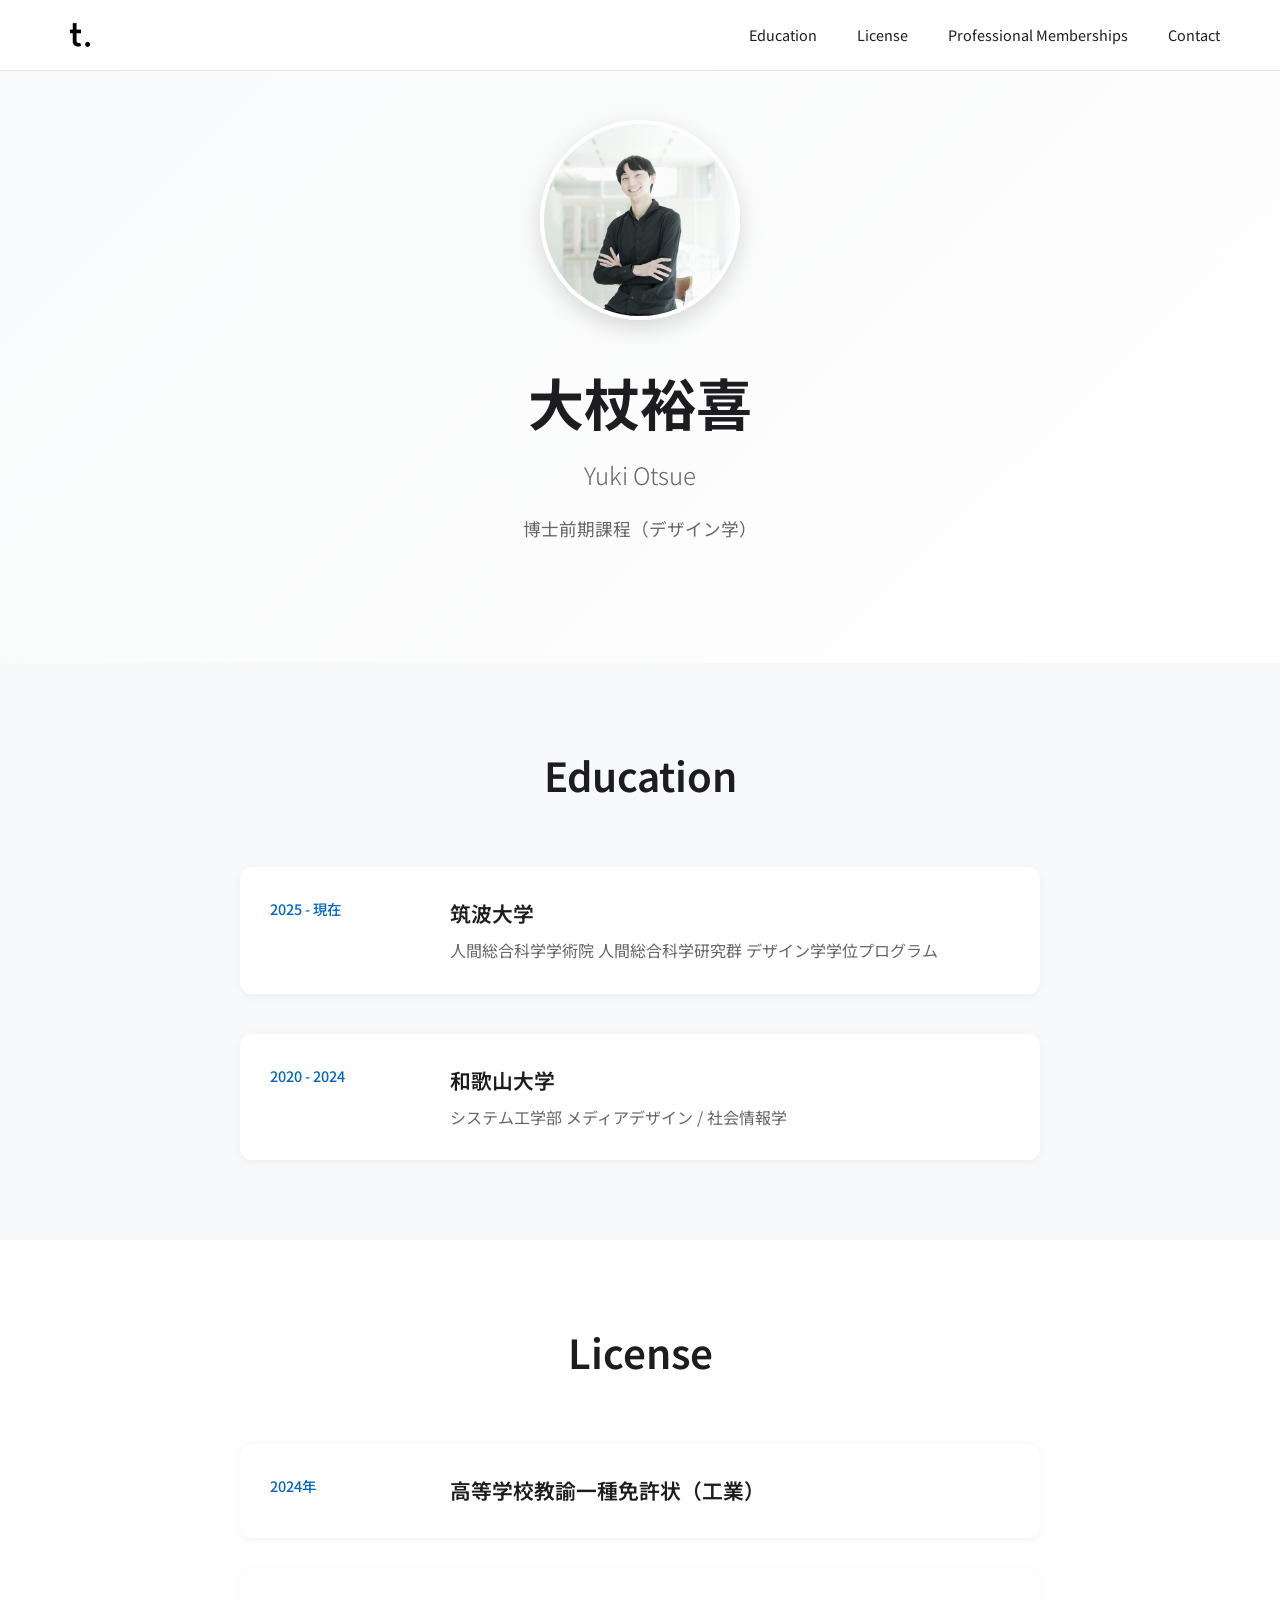
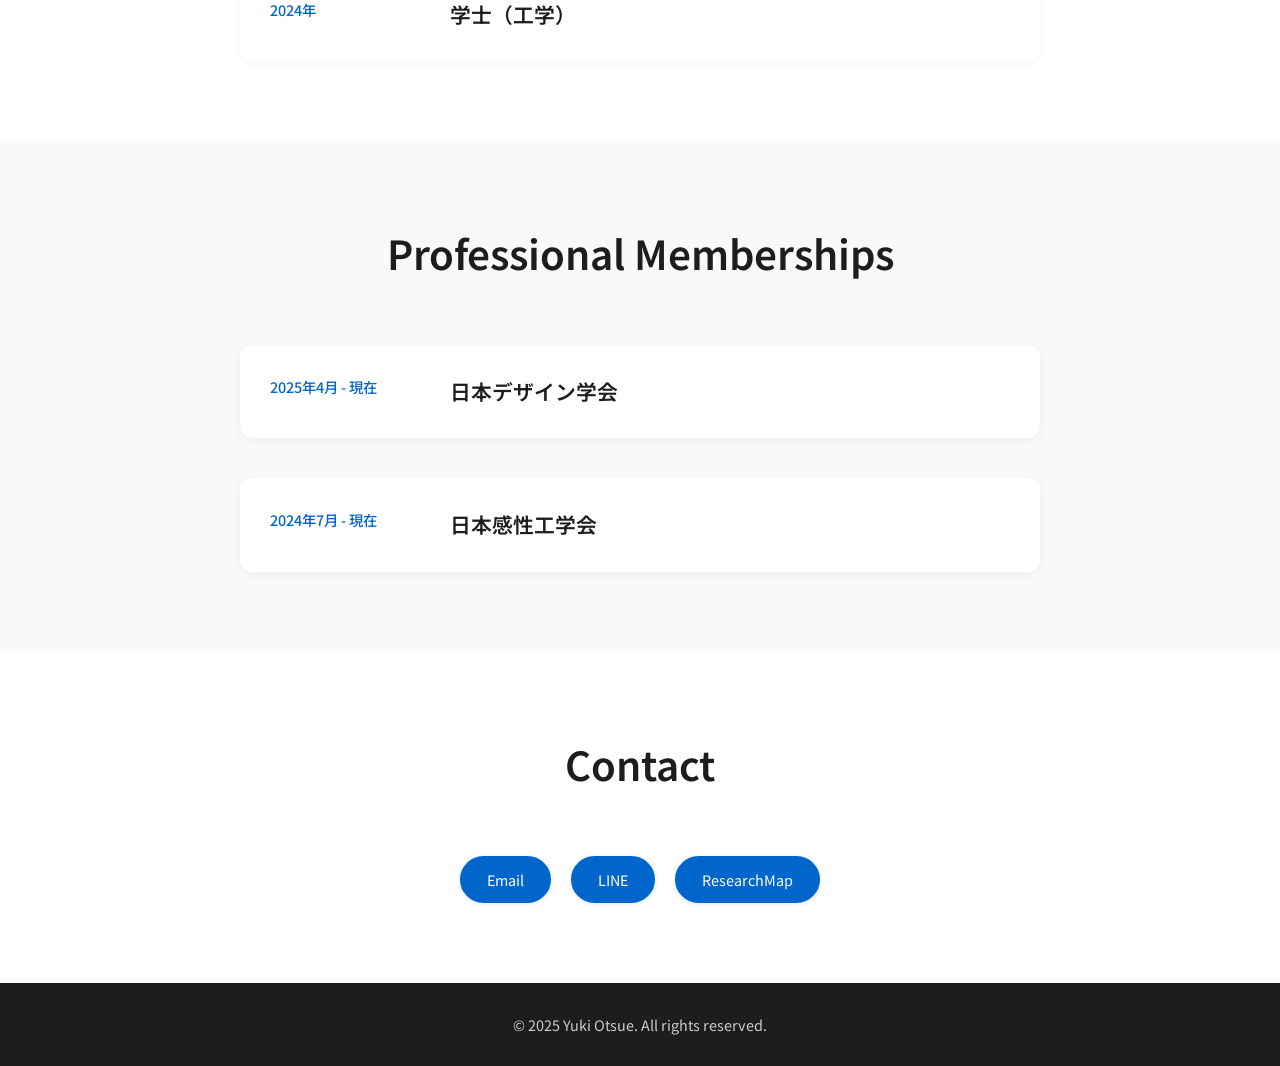
==== index.html @ e43db7fb "Update index.html" ====
<!DOCTYPE html>
<html lang="ja">
<head>
    <meta charset="UTF-8">
    <meta name="viewport" content="width=device-width, initial-scale=1.0">
    <title>大杖裕喜 | Yuki Otsue</title>
    <link rel="preconnect" href="https://fonts.googleapis.com">
    <link rel="preconnect" href="https://fonts.gstatic.com" crossorigin>
    <link href="https://fonts.googleapis.com/css2?family=Noto+Sans+JP:wght@300;400;500;700&display=swap" rel="stylesheet">
    <link rel="stylesheet" href="css/style.css">
</head>
<body>
    <header class="header">
        <nav class="nav">
            <div class="nav-container">
                <div class="logo">
                    <img src="images/tsueten_logo.png" alt="大杖裕喜">
                </div>
                <ul class="nav-menu">
                    <li><a href="#education">Education</a></li>
                    <li><a href="#license">License</a></li>
                    <li><a href="#memberships">Professional Memberships</a></li>
                    <li><a href="#contact">Contact</a></li>
                </ul>
                <div class="hamburger">
                    <span></span>
                    <span></span>
                    <span></span>
                </div>
            </div>
        </nav>
    </header>

    <main>
        <section class="hero">
            <div class="hero-content">
                <div class="hero-image">
                    <img src="images/portfolio.jpg" alt="大杖裕喜" id="heroImage">
                </div>
                <h2 class="hero-title">大杖裕喜</h2>
                <p class="hero-subtitle">Yuki Otsue</p>
                <p class="hero-description">博士前期課程（デザイン学）</p>
            </div>
        </section>

        <section id="education" class="section education">
            <div class="container">
                <h2 class="section-title">Education</h2>
                <div class="education-grid">
                    <div class="education-item">
                        <div class="education-year">2025 - 現在</div>
                        <div class="education-content">
                            <h3>筑波大学</h3>
                            <p>人間総合科学学術院 人間総合科学研究群 デザイン学学位プログラム</p>
                        </div>
                    </div>
                    <div class="education-item">
                        <div class="education-year">2020 - 2024</div>
                        <div class="education-content">
                            <h3>和歌山大学</h3>
                            <p>システム工学部 メディアデザイン / 社会情報学</p>
                        </div>
                    </div>
                </div>
            </div>
        </section>

        <section id="license" class="section license">
            <div class="container">
                <h2 class="section-title">License</h2>
                <div class="license-grid">
                    <div class="license-item">
                        <div class="license-year">2024年</div>
                        <div class="license-content">
                            <h3>高等学校教諭一種免許状（工業）</h3>
                        </div>
                    </div>
                    <div class="license-item">
                        <div class="license-year">2024年</div>
                        <div class="license-content">
                            <h3>学士（工学）</h3>
                        </div>
                    </div>
                </div>
            </div>
        </section>

        <section id="memberships" class="section memberships">
            <div class="container">
                <h2 class="section-title">Professional Memberships</h2>
                <div class="affiliations-grid">
                    <div class="affiliation-item">
                        <div class="affiliation-year">2025年4月 - 現在</div>
                        <div class="affiliation-content">
                            <h3>日本デザイン学会</h3>
                        </div>
                    </div>
                    <div class="affiliation-item">
                        <div class="affiliation-year">2024年7月 - 現在</div>
                        <div class="affiliation-content">
                            <h3>日本感性工学会</h3>
                        </div>
                    </div>
                </div>
            </div>
        </section>

        <section id="contact" class="section contact">
            <div class="container">
                <h2 class="section-title">Contact</h2>
                <div class="contact-content">
                    <div class="contact-buttons">
                        <a href="mailto:work@yukiotsue.com" class="btn-contact">
                            <span>Email</span>
                        </a>
                        <a href="https://line.me/ti/p/tyazlRYvJF" class="btn-contact" target="_blank">
                            <span>LINE</span>
                        </a>
                        <a href="https://researchmap.jp/yukiotsue?lang=ja" class="btn-contact" target="_blank">
                            <span>ResearchMap</span>
                        </a>
                    </div>
                </div>
            </div>
        </section>
    </main>


    <footer class="footer">
        <div class="container">
            <p>&copy; 2025 Yuki Otsue. All rights reserved.</p>
        </div>
    </footer>

    <script src="js/script.js"></script>
</body>
</html>
---- css/style.css ----
/* Reset and base styles */
* {
    margin: 0;
    padding: 0;
    box-sizing: border-box;
}

html {
    scroll-behavior: smooth;
}

body {
    font-family: 'Noto Sans JP', sans-serif;
    line-height: 1.6;
    color: #1d1d1f;
    background-color: #ffffff;
}

/* Disable image protection bypass attempts */
body * {
    -webkit-touch-callout: none;
    -webkit-user-select: none;
    -khtml-user-select: none;
    -moz-user-select: none;
    -ms-user-select: none;
    user-select: none;
}

/* Re-enable text selection for content areas */
p, h1, h2, h3, h4, h5, h6, span, a {
    -webkit-user-select: text;
    -moz-user-select: text;
    -ms-user-select: text;
    user-select: text;
}

.container {
    max-width: 1200px;
    margin: 0 auto;
    padding: 0 20px;
}

/* Header */
.header {
    position: fixed;
    top: 0;
    left: 0;
    right: 0;
    background: rgba(255, 255, 255, 0.95);
    backdrop-filter: blur(20px);
    border-bottom: 1px solid rgba(0, 0, 0, 0.1);
    z-index: 1000;
}

.nav-container {
    display: flex;
    justify-content: space-between;
    align-items: center;
    padding: 15px 20px;
    max-width: 1200px;
    margin: 0 auto;
}

.logo {
    display: flex;
    align-items: center;
}

.logo img {
    height: 40px;
    width: auto;
}

.nav-menu {
    display: flex;
    list-style: none;
    gap: 40px;
}

.nav-menu a {
    text-decoration: none;
    color: #1d1d1f;
    font-weight: 400;
    font-size: 0.9rem;
    transition: color 0.3s ease;
}

.nav-menu a:hover {
    color: #0066cc;
}

.hamburger {
    display: none;
    flex-direction: column;
    cursor: pointer;
    gap: 4px;
}

.hamburger span {
    width: 25px;
    height: 3px;
    background-color: #1d1d1f;
    border-radius: 2px;
    transition: all 0.3s ease;
}

/* Hero Section */
.hero {
    padding: 120px 0 80px;
    text-align: center;
    background: linear-gradient(135deg, #f8f9fa 0%, #ffffff 100%);
}

.hero-content {
    max-width: 800px;
    margin: 0 auto;
    padding: 0 20px;
}

.hero-image {
    margin-bottom: 30px;
}

.hero-image img {
    width: 200px;
    height: 200px;
    border-radius: 50%;
    object-fit: cover;
    border: 4px solid #ffffff;
    box-shadow: 0 8px 25px rgba(0, 0, 0, 0.15);
    user-select: none;
    -webkit-user-select: none;
    -moz-user-select: none;
    -ms-user-select: none;
    pointer-events: none;
    -webkit-user-drag: none;
    -khtml-user-drag: none;
    -moz-user-drag: none;
    -o-user-drag: none;
    user-drag: none;
    transition: transform 0.3s ease;
}

.hero-image img:hover {
    transform: scale(1.05);
}

.hero-title {
    font-size: 3.5rem;
    font-weight: 700;
    margin-bottom: 10px;
    color: #1d1d1f;
}

.hero-subtitle {
    font-size: 1.5rem;
    font-weight: 300;
    color: #666;
    margin-bottom: 20px;
}

.hero-description {
    font-size: 1.1rem;
    color: #666;
    margin-bottom: 40px;
    font-weight: 400;
}

.btn-primary {
    display: inline-block;
    padding: 12px 30px;
    background-color: #0066cc;
    color: white;
    text-decoration: none;
    border-radius: 30px;
    font-weight: 500;
    transition: all 0.3s ease;
    border: 2px solid #0066cc;
}

.btn-primary:hover {
    background-color: #004d99;
    border-color: #004d99;
    transform: translateY(-1px);
}

/* Sections */
.section {
    padding: 80px 0;
}

.section:nth-child(even) {
    background-color: #f8f9fa;
}

.section-title {
    font-size: 2.5rem;
    font-weight: 600;
    text-align: center;
    margin-bottom: 60px;
    color: #1d1d1f;
}

/* Education & Experience Sections */
.education-grid,
.experience-grid {
    display: grid;
    gap: 40px;
    max-width: 800px;
    margin: 0 auto;
}

.education-item,
.experience-item {
    display: grid;
    grid-template-columns: 150px 1fr;
    gap: 30px;
    padding: 30px;
    background: white;
    border-radius: 12px;
    box-shadow: 0 2px 10px rgba(0, 0, 0, 0.05);
    transition: transform 0.3s ease, box-shadow 0.3s ease;
}

.education-item:hover,
.experience-item:hover {
    transform: translateY(-2px);
    box-shadow: 0 8px 25px rgba(0, 0, 0, 0.1);
}

.education-year,
.experience-year {
    font-weight: 500;
    color: #0066cc;
    font-size: 0.9rem;
}

.education-content h3,
.experience-content h3 {
    font-size: 1.3rem;
    font-weight: 600;
    margin-bottom: 8px;
    color: #1d1d1f;
}

.education-content p,
.experience-content p {
    color: #666;
}

/* Affiliations Section */
.affiliations-grid {
    display: grid;
    gap: 40px;
    max-width: 800px;
    margin: 0 auto;
}

.affiliation-item {
    display: grid;
    grid-template-columns: 150px 1fr;
    gap: 30px;
    padding: 30px;
    background: white;
    border-radius: 12px;
    box-shadow: 0 2px 10px rgba(0, 0, 0, 0.05);
    transition: transform 0.3s ease, box-shadow 0.3s ease;
}

.affiliation-item:hover {
    transform: translateY(-2px);
    box-shadow: 0 8px 25px rgba(0, 0, 0, 0.1);
}

.affiliation-year {
    font-weight: 500;
    color: #0066cc;
    font-size: 0.9rem;
}

.affiliation-content h3 {
    font-size: 1.3rem;
    font-weight: 600;
    color: #1d1d1f;
}

/* License Section */
.license-grid {
    display: grid;
    gap: 30px;
    max-width: 800px;
    margin: 0 auto;
}

.license-item {
    display: grid;
    grid-template-columns: 150px 1fr;
    gap: 30px;
    padding: 30px;
    background: white;
    border-radius: 12px;
    box-shadow: 0 2px 10px rgba(0, 0, 0, 0.05);
    transition: transform 0.3s ease, box-shadow 0.3s ease;
}

.license-item:hover {
    transform: translateY(-2px);
    box-shadow: 0 8px 25px rgba(0, 0, 0, 0.1);
}

.license-year {
    font-weight: 500;
    color: #0066cc;
    font-size: 0.9rem;
}

.license-content h3 {
    font-size: 1.3rem;
    font-weight: 600;
    color: #1d1d1f;
}

/* Contact Section */
.contact-content {
    max-width: 600px;
    margin: 0 auto;
    text-align: center;
}

.contact-content p {
    font-size: 1.1rem;
    margin-bottom: 40px;
    color: #333;
}

.contact-buttons {
    display: flex;
    gap: 20px;
    justify-content: center;
}

.btn-contact {
    display: inline-block;
    padding: 10px 25px;
    background-color: #0066cc;
    color: white;
    text-decoration: none;
    border-radius: 50px;
    font-weight: 400;
    font-size: 0.9rem;
    transition: all 0.3s ease;
    border: 2px solid #0066cc;
    box-shadow: 0 1px 5px rgba(0, 102, 204, 0.15);
}

.btn-contact:hover {
    background-color: #004d99;
    border-color: #004d99;
    transform: translateY(-1px);
    box-shadow: 0 4px 15px rgba(0, 102, 204, 0.25);
}

.btn-contact span {
    font-size: 0.9rem;
}

/* Footer */
.footer {
    background-color: #1d1d1f;
    color: white;
    padding: 30px 0;
    text-align: center;
}

.footer p {
    font-size: 0.9rem;
    color: #ccc;
}


/* Tablet Design */
@media (max-width: 768px) and (min-width: 481px) {
    .hero-image img {
        width: 220px;
        height: 220px;
        pointer-events: none;
        cursor: default;
    }
}

/* Mobile Design */
@media (max-width: 480px) {
    .hamburger {
        display: flex;
    }
    
    .nav-menu {
        display: none;
        position: absolute;
        top: 100%;
        left: 0;
        right: 0;
        background: rgba(255, 255, 255, 0.98);
        backdrop-filter: blur(20px);
        flex-direction: column;
        padding: 20px;
        gap: 20px;
        border-top: 1px solid rgba(0, 0, 0, 0.1);
    }
    
    .nav-menu.active {
        display: flex;
    }
    
    .hero {
        padding: 0 0 40px;
        text-align: center;
        background: linear-gradient(135deg, #f8f9fa 0%, #ffffff 100%);
    }
    
    .hero-content {
        max-width: 800px;
        margin: 0 auto;
        padding: 0;
    }
    
    .hero-image {
        margin-bottom: 30px;
        width: 100vw;
        margin-left: calc(-50vw + 50%);
        margin-top: 44px;
        display: flex;
        justify-content: center;
    }
    
    .hero-image img {
        width: 100vw;
        height: 100vw;
        max-height: 500px;
        border-radius: 0;
        border: none;
        box-shadow: none;
        object-fit: cover;
    }
    
    .hero-title {
        font-size: 2.5rem;
        color: #1d1d1f;
        margin-bottom: 10px;
    }
    
    .hero-subtitle {
        font-size: 1.2rem;
        color: #666;
        margin-bottom: 20px;
    }
    
    .hero-description {
        font-size: 1.1rem;
        color: #666;
        margin-bottom: 30px;
        font-weight: 400;
    }
    
    .section-title {
        font-size: 2rem;
    }
    
    .education-item,
    .experience-item {
        grid-template-columns: 1fr;
        text-align: center;
        gap: 15px;
    }
    
    .affiliation-item {
        grid-template-columns: 1fr;
        text-align: center;
        gap: 15px;
    }
    
    .license-item {
        grid-template-columns: 1fr;
        text-align: center;
        gap: 15px;
    }
    
    .contact-buttons {
        flex-direction: column;
        align-items: center;
    }
    
    .btn-contact {
        width: 150px;
        text-align: center;
        padding: 8px 20px;
    }
    
    .section {
        padding: 60px 0;
    }
}

@media (max-width: 320px) {
    .hero-title {
        font-size: 2rem;
    }
    
    .hero-image img {
        max-height: 400px;
    }
    
    .section-title {
        font-size: 1.8rem;
    }
    
    .container {
        padding: 0 15px;
    }
    
    .nav-container {
        padding: 15px;
    }
}
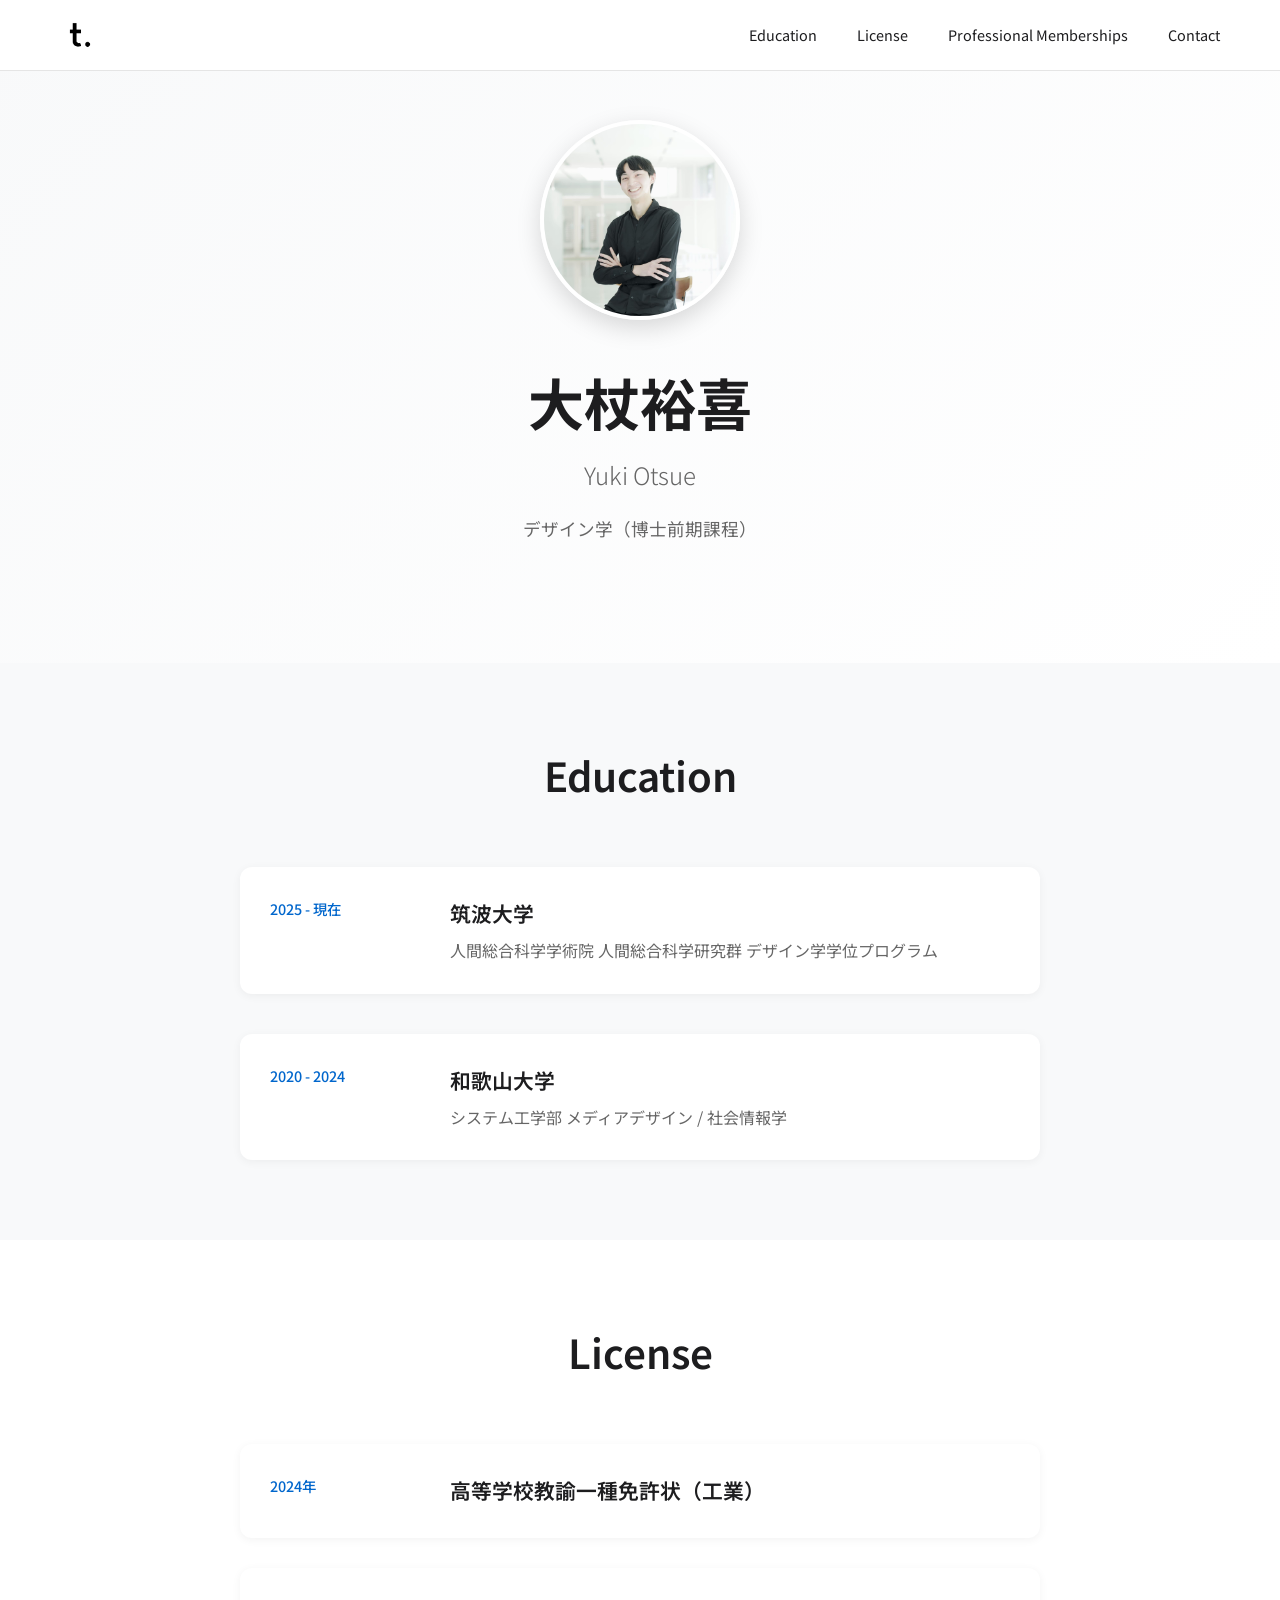
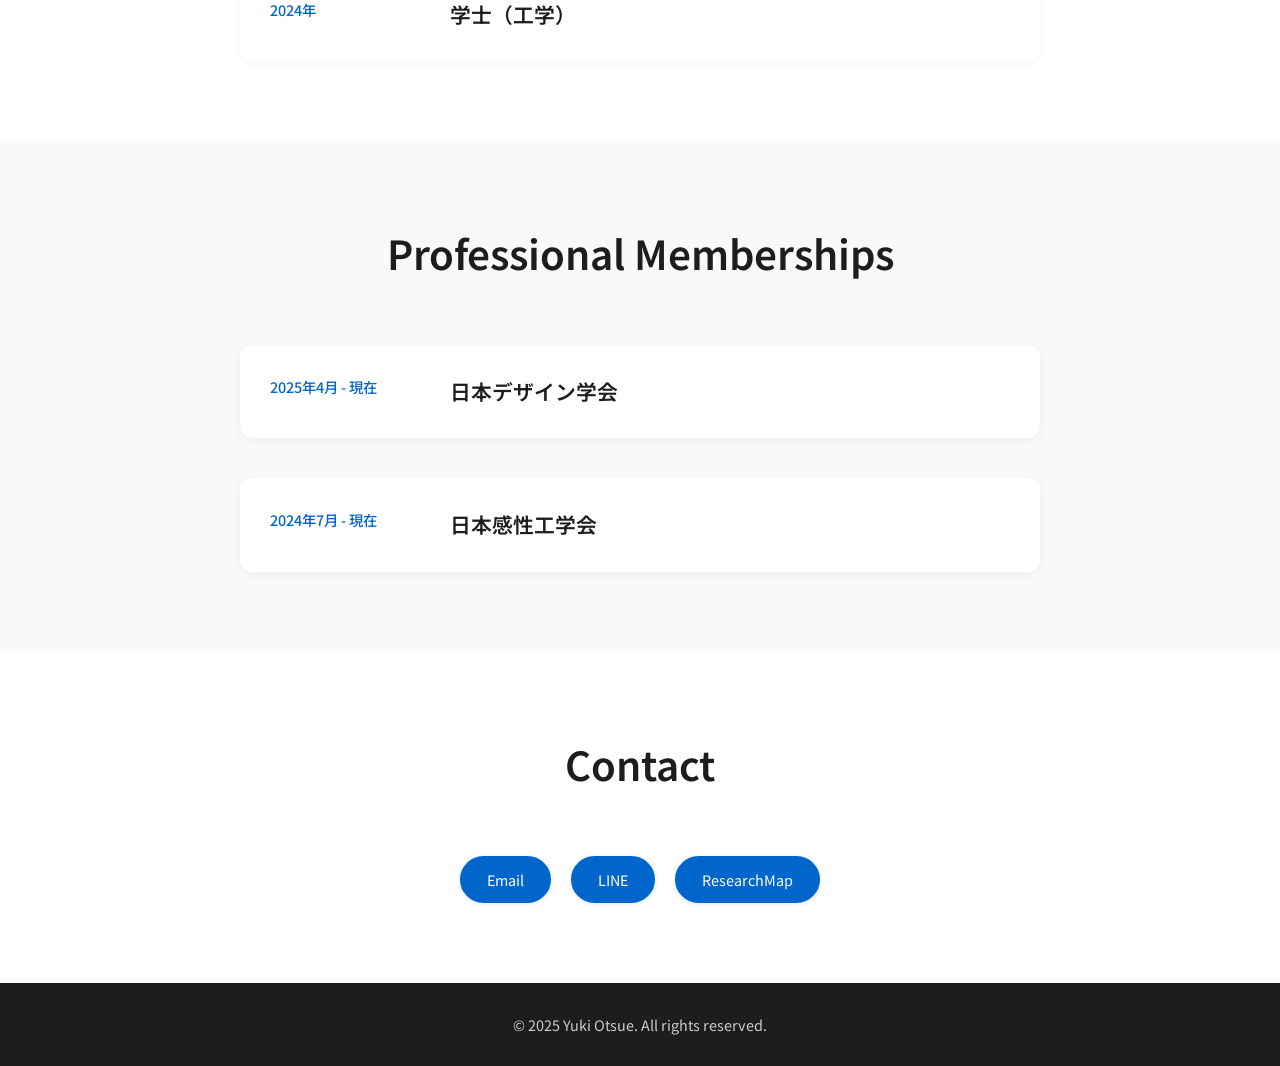
==== commit e2599248: "Update index.html" ====
--- a/index.html
+++ b/index.html
@@ -9,6 +9,17 @@
     <link href="https://fonts.googleapis.com/css2?family=Noto+Sans+JP:wght@300;400;500;700&display=swap" rel="stylesheet">
     <link rel="stylesheet" href="css/style.css">
 </head>
+    
+<!-- Google tag (gtag.js) -->
+<script async src="https://www.googletagmanager.com/gtag/js?id=G-N9GP41EMM2"></script>
+<script>
+  window.dataLayer = window.dataLayer || [];
+  function gtag(){dataLayer.push(arguments);}
+  gtag('js', new Date());
+
+  gtag('config', 'G-N9GP41EMM2');
+</script>
+    
 <body>
     <header class="header">
         <nav class="nav">
@@ -39,7 +50,7 @@
                 </div>
                 <h2 class="hero-title">大杖裕喜</h2>
                 <p class="hero-subtitle">Yuki Otsue</p>
-                <p class="hero-description">博士前期課程（デザイン学）</p>
+                <p class="hero-description">デザイン学（博士前期課程）</p>
             </div>
         </section>
 
